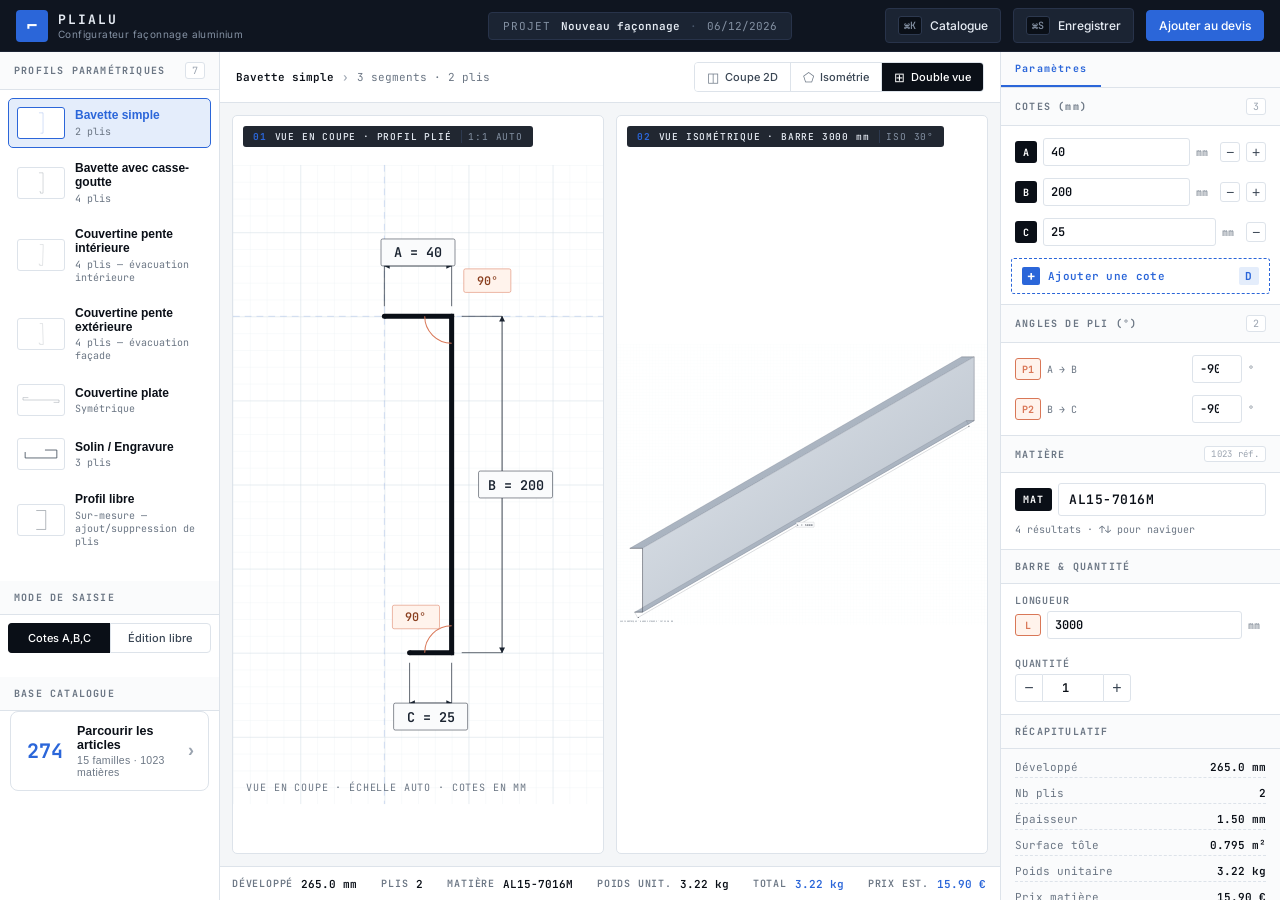
==== index.html @ 281f0ad8 "Restructure projet : fusion bases de données + interface React - Décompresse test(1).zip et intègre " ====
<!DOCTYPE html>
<html lang="fr">
<head>
  <meta charset="UTF-8" />
  <meta name="viewport" content="width=device-width, initial-scale=1.0" />
  <meta name="description" content="PLIALU — Configurateur de façonnage aluminium. Bavettes, couvertines, solins. Base de 275 articles et 1023 matières." />
  <meta name="color-scheme" content="light" />
  <title>PLIALU — Configurateur façonnage aluminium</title>

  <link rel="preconnect" href="https://fonts.googleapis.com" />
  <link rel="preconnect" href="https://fonts.gstatic.com" crossorigin />
  <link href="https://fonts.googleapis.com/css2?family=Inter:wght@400;500;600;700&family=JetBrains+Mono:wght@400;500;600;700&display=swap" rel="stylesheet" />

  <link rel="stylesheet" href="styles/app.css" />
</head>
<body>
  <div id="root">
    <div style="display:flex;align-items:center;justify-content:center;height:100vh;font-family:'JetBrains Mono',monospace;color:#6b7684;letter-spacing:1px;">
      CHARGEMENT…
    </div>
  </div>

  <!-- React (build production, vendu localement — aucune CDN requise) -->
  <script src="vendor/react.production.min.js"></script>
  <script src="vendor/react-dom.production.min.js"></script>

  <!-- Base de données unifiée (articles + matières + profils + helpers) -->
  <script src="data/database.js"></script>

  <!-- Moteur de calcul géométrique -->
  <script src="engine/geometry.js"></script>

  <!-- UI React pré-compilée depuis les sources JSX de app/*.jsx (voir build.sh) -->
  <script src="app/View2D.js"></script>
  <script src="app/View3D.js"></script>
  <script src="app/App.js"></script>
</body>
</html>
---- styles/app.css ----
:root {
  --bg: #f4f6f8;
  --panel: #ffffff;
  --panel-alt: #fafbfc;
  --border: #dde3ea;
  --border-strong: #b9c3cf;
  --ink: #0a0f17;
  --ink-soft: #3a4654;
  --muted: #6b7684;
  --muted-2: #9ba4b0;
  --accent: #2b66d9;
  --accent-soft: #e4edfb;
  --warn: #d97757;
  --warn-soft: #fff3ec;
  --ok: #2f9e6e;
  --mono: "JetBrains Mono", ui-monospace, "SF Mono", Menlo, monospace;
  --sans: "Inter", -apple-system, BlinkMacSystemFont, "Segoe UI", Helvetica, Arial, sans-serif;
}

* { box-sizing: border-box; }

html, body, #root {
  height: 100%;
  margin: 0;
  padding: 0;
  font-family: var(--sans);
  color: var(--ink);
  background: var(--bg);
  font-size: 13px;
  -webkit-font-smoothing: antialiased;
  overflow: hidden;
}

.app {
  display: flex;
  flex-direction: column;
  height: 100vh;
  width: 100vw;
}

/* =========================================
   TOOLBAR
========================================= */
.toolbar {
  display: grid;
  grid-template-columns: 1fr auto 1fr;
  align-items: center;
  padding: 0 16px;
  height: 52px;
  background: #0f1520;
  color: #e5ebf3;
  border-bottom: 1px solid #1d2535;
  flex-shrink: 0;
}

.toolbar-left, .toolbar-center, .toolbar-right {
  display: flex;
  align-items: center;
  gap: 12px;
}
.toolbar-right { justify-content: flex-end; }

.logo { display: flex; align-items: center; gap: 10px; }
.logo-mark {
  width: 32px; height: 32px;
  background: var(--accent);
  color: #fff;
  display: flex; align-items: center; justify-content: center;
  font-family: var(--mono);
  font-weight: 700;
  font-size: 18px;
  border-radius: 4px;
}
.logo-title {
  font-family: var(--mono);
  font-weight: 700;
  letter-spacing: 2px;
  font-size: 13px;
}
.logo-sub {
  font-size: 10px;
  color: #8491a3;
  letter-spacing: 0.4px;
}

.proj-info {
  display: flex;
  align-items: center;
  gap: 10px;
  padding: 6px 14px;
  background: #1b2433;
  border: 1px solid #28334a;
  border-radius: 4px;
  font-family: var(--mono);
  font-size: 11px;
}
.proj-label { color: #8491a3; letter-spacing: 1px; }
.proj-name { color: #e5ebf3; font-weight: 600; }
.proj-sep { color: #4a586e; }
.proj-date { color: #8491a3; }

.tb-btn {
  display: flex;
  align-items: center;
  gap: 8px;
  padding: 7px 12px;
  background: #1b2433;
  color: #e5ebf3;
  border: 1px solid #28334a;
  border-radius: 4px;
  font-family: var(--sans);
  font-size: 12px;
  font-weight: 500;
  cursor: pointer;
  transition: all 0.12s;
}
.tb-btn:hover { background: #243049; }
.tb-btn.primary {
  background: var(--accent);
  border-color: var(--accent);
  color: #fff;
}
.tb-btn.primary:hover { background: #1d54c0; }
.kbd {
  font-family: var(--mono);
  font-size: 10px;
  padding: 2px 5px;
  background: #0a0f17;
  border: 1px solid #2d394f;
  border-radius: 3px;
  color: #8491a3;
}

/* =========================================
   LAYOUT
========================================= */
.main-layout {
  display: grid;
  grid-template-columns: 240px 1fr 300px;
  flex: 1;
  min-height: 0;
  min-width: 0;
}

@media (max-width: 1400px) {
  .main-layout { grid-template-columns: 220px 1fr 280px; }
}
@media (max-width: 1200px) {
  .main-layout { grid-template-columns: 200px 1fr 260px; }
  .toolbar-center { display: none; }
}
@media (max-width: 1000px) {
  .main-layout { grid-template-columns: 180px 1fr 240px; }
}

.sidebar {
  background: var(--panel);
  border-right: 1px solid var(--border);
  overflow-y: auto;
  display: flex;
  flex-direction: column;
}
.sidebar.right {
  border-right: none;
  border-left: 1px solid var(--border);
}

.panel-head {
  display: flex;
  align-items: center;
  justify-content: space-between;
  padding: 10px 14px;
  border-bottom: 1px solid var(--border);
  background: var(--panel-alt);
}
.panel-title {
  font-family: var(--mono);
  font-size: 10px;
  font-weight: 700;
  color: var(--muted);
  letter-spacing: 1.2px;
}
.panel-count {
  font-family: var(--mono);
  font-size: 10px;
  color: var(--muted-2);
  background: #fff;
  border: 1px solid var(--border);
  padding: 1px 6px;
  border-radius: 3px;
}

/* =========================================
   BIBLIOTHÈQUE DE PROFILS
========================================= */
.profile-list {
  padding: 8px;
  display: flex;
  flex-direction: column;
  gap: 4px;
}

.profile-card {
  display: grid;
  grid-template-columns: 48px 1fr;
  gap: 10px;
  padding: 8px;
  background: transparent;
  border: 1px solid transparent;
  border-radius: 5px;
  cursor: pointer;
  text-align: left;
  align-items: center;
  transition: all 0.1s;
  color: var(--ink-soft);
}
.profile-card:hover {
  background: var(--panel-alt);
  border-color: var(--border);
}
.profile-card.active {
  background: var(--accent-soft);
  border-color: var(--accent);
  color: var(--accent);
}

.profile-thumb {
  width: 48px;
  height: 32px;
  background: #fff;
  border: 1px solid var(--border);
  border-radius: 3px;
  overflow: hidden;
  padding: 4px;
}
.profile-card.active .profile-thumb {
  border-color: var(--accent);
}

.profile-name {
  font-size: 12px;
  font-weight: 600;
  color: var(--ink);
  line-height: 1.2;
}
.profile-card.active .profile-name { color: var(--accent); }
.profile-sub {
  font-family: var(--mono);
  font-size: 10px;
  color: var(--muted);
  margin-top: 2px;
}

.mode-switch {
  display: grid;
  grid-template-columns: 1fr 1fr;
  gap: 0;
  padding: 8px;
}
.mode-btn {
  padding: 7px;
  background: #fff;
  border: 1px solid var(--border);
  font-family: var(--sans);
  font-size: 11px;
  color: var(--ink-soft);
  cursor: pointer;
  font-weight: 500;
}
.mode-btn:first-child { border-radius: 4px 0 0 4px; border-right: none; }
.mode-btn:last-child { border-radius: 0 4px 4px 0; }
.mode-btn.active {
  background: var(--ink);
  color: #fff;
  border-color: var(--ink);
}

/* =========================================
   CANVAS
========================================= */
.canvas {
  display: flex;
  flex-direction: column;
  background: var(--bg);
  min-width: 0;
}
.canvas-head {
  display: flex;
  align-items: center;
  justify-content: space-between;
  padding: 10px 16px;
  background: var(--panel);
  border-bottom: 1px solid var(--border);
  flex-shrink: 0;
}
.breadcrumb {
  font-family: var(--mono);
  font-size: 11px;
  color: var(--ink);
  font-weight: 600;
  display: flex;
  gap: 8px;
  align-items: center;
}
.breadcrumb .sep { color: var(--muted-2); }
.breadcrumb .muted { color: var(--muted); font-weight: 400; }

.view-toggle {
  display: flex;
  border: 1px solid var(--border);
  border-radius: 4px;
  overflow: hidden;
  background: #fff;
}
.vt {
  display: flex;
  align-items: center;
  gap: 6px;
  padding: 6px 12px;
  background: #fff;
  border: none;
  border-right: 1px solid var(--border);
  font-family: var(--sans);
  font-size: 11px;
  color: var(--ink-soft);
  cursor: pointer;
  font-weight: 500;
}
.vt:last-child { border-right: none; }
.vt-ic { font-size: 13px; color: var(--muted); }
.vt.active { background: var(--ink); color: #fff; }
.vt.active .vt-ic { color: #fff; }

.views {
  flex: 1;
  padding: 12px;
  min-height: 0;
  min-width: 0;
  display: grid;
  gap: 12px;
}
.views-both { grid-template-columns: 1fr 1fr; }
.views-2d, .views-3d { grid-template-columns: 1fr; }

@media (max-width: 1100px) {
  .views-both { grid-template-columns: 1fr; grid-template-rows: 1fr 1fr; }
}

.view-frame {
  position: relative;
  background: #fff;
  border: 1px solid var(--border);
  border-radius: 5px;
  overflow: hidden;
  min-height: 0;
  min-width: 0;
  display: flex;
  flex-direction: column;
}
.view-label {
  position: absolute;
  top: 10px; left: 10px;
  z-index: 5;
  display: flex;
  align-items: center;
  gap: 8px;
  padding: 4px 10px;
  background: rgba(15, 21, 32, 0.92);
  border-radius: 3px;
  font-family: var(--mono);
  font-size: 9.5px;
  letter-spacing: 0.8px;
  color: #e5ebf3;
}
.vl-num { color: var(--accent); font-weight: 700; }
.vl-txt { font-weight: 500; }
.vl-meta { color: #8491a3; padding-left: 6px; border-left: 1px solid #2d394f; margin-left: 2px; }

.view-frame svg { flex: 1; }

/* =========================================
   STATUSBAR
========================================= */
.statusbar {
  display: flex;
  align-items: center;
  gap: 12px;
  padding: 0 12px;
  height: 34px;
  background: var(--panel);
  border-top: 1px solid var(--border);
  flex-shrink: 0;
  overflow-x: auto;
  white-space: nowrap;
}
.sb-item {
  display: flex;
  align-items: center;
  gap: 8px;
  font-family: var(--mono);
  font-size: 11px;
  white-space: nowrap;
}
.sb-lbl {
  color: var(--muted);
  font-size: 10px;
  letter-spacing: 0.8px;
  font-weight: 600;
}
.sb-val {
  color: var(--ink);
  font-weight: 600;
}
.sb-val.accent { color: var(--accent); }
.sb-sep {
  width: 1px; height: 14px;
  background: var(--border);
}
.sb-spacer { flex: 1; }
.sb-ral {
  width: 12px; height: 12px;
  border: 1px solid var(--border-strong);
  border-radius: 2px;
}

/* =========================================
   PANNEAU DROIT — cotes, matière
========================================= */
.tabs {
  display: flex;
  border-bottom: 1px solid var(--border);
  background: var(--panel-alt);
}
.tab {
  padding: 10px 14px;
  background: transparent;
  border: none;
  border-bottom: 2px solid transparent;
  font-family: var(--mono);
  font-size: 10px;
  letter-spacing: 1.2px;
  font-weight: 700;
  color: var(--muted);
  cursor: pointer;
}
.tab.active {
  border-bottom-color: var(--accent);
  color: var(--accent);
}

.section {
  border-bottom: 1px solid var(--border);
}
.section.recap {
  background: var(--panel-alt);
}

.dim-list {
  padding: 8px 10px;
  display: flex;
  flex-direction: column;
  gap: 4px;
}

.dim-row {
  display: flex;
  align-items: center;
  gap: 6px;
  padding: 4px 4px;
  border-radius: 3px;
  transition: background 0.1s;
}
.dim-row.hover, .dim-row:hover {
  background: var(--accent-soft);
}

.dim-label {
  width: 22px; height: 22px;
  display: flex; align-items: center; justify-content: center;
  background: var(--ink);
  color: #fff;
  font-family: var(--mono);
  font-size: 10px;
  font-weight: 700;
  border-radius: 3px;
  flex-shrink: 0;
}
.dim-label.alt {
  background: var(--warn-soft);
  color: var(--warn);
  border: 1px solid var(--warn);
  width: 26px;
}

.ang-meta {
  font-family: var(--mono);
  font-size: 10px;
  color: var(--muted);
  flex: 1;
}

.dim-input {
  flex: 1;
  padding: 5px 7px;
  background: #fff;
  border: 1px solid var(--border);
  border-radius: 3px;
  font-family: var(--mono);
  font-size: 12px;
  font-weight: 600;
  color: var(--ink);
  min-width: 0;
  width: 60px;
}
.dim-input.small {
  flex: none;
  width: 50px;
}
.dim-input:focus {
  outline: none;
  border-color: var(--accent);
  box-shadow: 0 0 0 2px var(--accent-soft);
}
.dim-unit {
  font-family: var(--mono);
  font-size: 10px;
  color: var(--muted);
  width: 18px;
}
.dim-rm, .dim-add {
  width: 20px; height: 20px;
  display: flex; align-items: center; justify-content: center;
  background: #fff;
  border: 1px solid var(--border);
  color: var(--ink-soft);
  font-size: 14px;
  cursor: pointer;
  border-radius: 3px;
  line-height: 1;
  padding: 0;
}
.dim-rm:hover { border-color: var(--warn); color: var(--warn); }
.dim-add:hover { border-color: var(--accent); color: var(--accent); }

.field-label {
  display: block;
  font-family: var(--mono);
  font-size: 10px;
  letter-spacing: 0.8px;
  color: var(--muted);
  font-weight: 600;
  padding: 10px 14px 4px;
  text-transform: uppercase;
}

.chip-row {
  display: flex;
  flex-wrap: wrap;
  gap: 4px;
  padding: 0 10px 8px;
}
.chip {
  padding: 5px 10px;
  background: #fff;
  border: 1px solid var(--border);
  border-radius: 3px;
  font-family: var(--mono);
  font-size: 11px;
  color: var(--ink-soft);
  cursor: pointer;
  font-weight: 500;
}
.chip:hover { border-color: var(--border-strong); }
.chip.active {
  background: var(--ink);
  color: #fff;
  border-color: var(--ink);
}

.ral-grid {
  display: grid;
  grid-template-columns: repeat(4, 1fr);
  gap: 4px;
  padding: 0 10px 12px;
}
.ral-sw {
  display: flex;
  flex-direction: column;
  align-items: center;
  gap: 3px;
  padding: 4px;
  background: #fff;
  border: 1px solid var(--border);
  border-radius: 3px;
  cursor: pointer;
}
.ral-sw:hover { border-color: var(--border-strong); }
.ral-sw.active {
  border-color: var(--accent);
  background: var(--accent-soft);
}
.ral-color {
  width: 100%;
  aspect-ratio: 2 / 1;
  border: 1px solid rgba(0,0,0,0.08);
  border-radius: 2px;
}
.ral-code {
  font-family: var(--mono);
  font-size: 9px;
  font-weight: 600;
  color: var(--ink);
  letter-spacing: 0.3px;
}

.add-seg-btn {
  display: flex;
  align-items: center;
  gap: 8px;
  width: calc(100% - 20px);
  margin: 0 10px 10px;
  padding: 8px 10px;
  background: #fff;
  border: 1px dashed var(--accent);
  color: var(--accent);
  border-radius: 3px;
  font-family: var(--mono);
  font-size: 11px;
  font-weight: 600;
  cursor: pointer;
  letter-spacing: 0.3px;
}
.add-seg-btn:hover {
  background: var(--accent-soft);
}
.add-seg-plus {
  width: 18px; height: 18px;
  display: flex; align-items: center; justify-content: center;
  background: var(--accent);
  color: #fff;
  border-radius: 2px;
  font-size: 14px;
  line-height: 1;
}
.add-seg-next {
  margin-left: auto;
  background: var(--accent-soft);
  color: var(--accent);
  padding: 2px 6px;
  border-radius: 2px;
  font-weight: 700;
  letter-spacing: 1px;
}

.mat-row {
  display: flex;
  align-items: center;
  gap: 6px;
  padding: 10px 14px 6px;
}
.mat-label {
  padding: 5px 8px;
  background: var(--ink);
  color: #fff;
  font-family: var(--mono);
  font-size: 10px;
  font-weight: 700;
  letter-spacing: 1px;
  border-radius: 3px;
  flex-shrink: 0;
}
.mat-input {
  flex: 1;
  padding: 7px 10px;
  background: #fff;
  border: 1px solid var(--border);
  border-radius: 3px;
  font-family: var(--mono);
  font-size: 13px;
  font-weight: 600;
  color: var(--ink);
  letter-spacing: 0.5px;
  min-width: 0;
}
.mat-input:focus {
  outline: none;
  border-color: var(--accent);
  box-shadow: 0 0 0 2px var(--accent-soft);
}
.mat-hint {
  padding: 0 14px 12px;
  font-family: var(--mono);
  font-size: 10px;
  color: var(--muted);
  line-height: 1.5;
}
.mat-hint code {
  background: var(--panel-alt);
  border: 1px solid var(--border);
  padding: 1px 5px;
  border-radius: 2px;
  color: var(--ink-soft);
  font-size: 10px;
}
.mono-hint {
  font-family: var(--mono);
  font-size: 9px;
  text-transform: none;
  letter-spacing: 0.3px;
  font-weight: 400;
  color: var(--muted-2);
}

.qty-row {
  display: flex;
  align-items: center;
  gap: 0;
  padding: 0 14px 12px;
}
.qty-btn {
  width: 28px; height: 28px;
  background: #fff;
  border: 1px solid var(--border);
  font-size: 16px;
  cursor: pointer;
  line-height: 1;
  color: var(--ink-soft);
}
.qty-btn:first-of-type { border-radius: 3px 0 0 3px; }
.qty-btn:last-of-type { border-radius: 0 3px 3px 0; }
.qty-input {
  width: 60px;
  height: 28px;
  border: 1px solid var(--border);
  border-left: none;
  border-right: none;
  text-align: center;
  font-family: var(--mono);
  font-size: 12px;
  font-weight: 600;
  color: var(--ink);
}
.qty-input:focus { outline: none; }

.recap-grid {
  padding: 8px 14px 14px;
  display: flex;
  flex-direction: column;
  gap: 5px;
}
.recap-row {
  display: flex;
  justify-content: space-between;
  align-items: baseline;
  font-family: var(--mono);
  font-size: 11px;
  padding: 3px 0;
  border-bottom: 1px dashed var(--border);
}
.recap-row.total {
  margin-top: 4px;
  padding-top: 8px;
  border-top: 1px solid var(--ink);
  border-bottom: none;
  font-size: 13px;
}
.recap-row.total .recap-v {
  color: var(--accent);
  font-weight: 700;
}
.recap-k { color: var(--muted); }
.recap-v { color: var(--ink); font-weight: 600; }

/* =========================================
   TWEAKS
========================================= */
.tweaks {
  position: fixed;
  right: 20px;
  bottom: 20px;
  width: 260px;
  background: #fff;
  border: 1px solid var(--border);
  border-radius: 6px;
  box-shadow: 0 8px 24px rgba(0,0,0,0.12);
  z-index: 100;
}
.tweaks-head {
  display: flex;
  justify-content: space-between;
  align-items: center;
  padding: 10px 12px;
  border-bottom: 1px solid var(--border);
  font-family: var(--mono);
  font-size: 11px;
  font-weight: 700;
  letter-spacing: 1px;
  color: var(--muted);
}
.tweaks-head button {
  background: transparent;
  border: none;
  font-size: 18px;
  color: var(--muted);
  cursor: pointer;
  padding: 0;
  line-height: 1;
}
.tweaks-body { padding: 10px 12px; }
.tw-row {
  display: flex;
  justify-content: space-between;
  align-items: center;
  padding: 6px 0;
  font-size: 12px;
  color: var(--ink-soft);
}

.no-grid [id^="grid"] rect,
.no-grid [id="gridMajor"] path {
  display: none;
}

/* Scrollbars */
.sidebar::-webkit-scrollbar { width: 8px; }
.sidebar::-webkit-scrollbar-track { background: transparent; }
.sidebar::-webkit-scrollbar-thumb { background: var(--border-strong); border-radius: 4px; }

/* =========================================
   MATERIAL PICKER — autocomplete dropdown
========================================= */
.mat-picker {
  position: relative;
}

.mat-dropdown {
  position: absolute;
  z-index: 50;
  left: 14px;
  right: 14px;
  top: 44px;
  margin: 0;
  padding: 4px;
  list-style: none;
  background: var(--panel);
  border: 1px solid var(--border-strong);
  border-radius: 6px;
  max-height: 280px;
  overflow-y: auto;
  box-shadow: 0 12px 28px rgba(15, 21, 32, 0.18);
}

.mat-opt {
  display: flex;
  flex-direction: column;
  gap: 2px;
  padding: 7px 10px;
  border-radius: 4px;
  cursor: pointer;
  border: 1px solid transparent;
}
.mat-opt.active,
.mat-opt:hover {
  background: var(--accent-soft);
  border-color: color-mix(in srgb, var(--accent) 40%, transparent);
}
.mat-opt-name {
  font-family: var(--mono);
  font-size: 12px;
  font-weight: 600;
  color: var(--ink);
}
.mat-opt-meta {
  font-size: 10.5px;
  color: var(--muted);
  letter-spacing: 0.2px;
}

/* =========================================
   CATALOG BUTTON (sidebar left)
========================================= */
.catalog-btn {
  display: flex;
  align-items: center;
  gap: 12px;
  width: calc(100% - 20px);
  margin: 0 10px;
  padding: 12px 14px;
  background: var(--panel);
  border: 1px solid var(--border);
  border-radius: 8px;
  cursor: pointer;
  text-align: left;
  transition: border-color 0.15s, transform 0.05s;
}
.catalog-btn:hover {
  border-color: var(--accent);
  transform: translateY(-1px);
}
.cb-num {
  font-family: var(--mono);
  font-size: 20px;
  font-weight: 700;
  color: var(--accent);
  min-width: 40px;
  text-align: center;
}
.cb-body { flex: 1; min-width: 0; }
.cb-title {
  font-size: 12.5px;
  font-weight: 600;
  color: var(--ink);
  margin-bottom: 2px;
}
.cb-sub {
  font-size: 10.5px;
  color: var(--muted);
  letter-spacing: 0.3px;
}
.cb-arrow {
  color: var(--muted-2);
  font-size: 18px;
  font-weight: 600;
}

/* =========================================
   CATALOG MODAL
========================================= */
.modal-backdrop {
  position: fixed;
  inset: 0;
  background: rgba(10, 15, 23, 0.55);
  backdrop-filter: blur(3px);
  z-index: 100;
  display: flex;
  align-items: center;
  justify-content: center;
  padding: 24px;
  animation: fadeIn 0.15s ease-out;
}
@keyframes fadeIn {
  from { opacity: 0; }
  to { opacity: 1; }
}

.modal {
  width: min(1000px, 100%);
  height: min(680px, 100%);
  background: var(--panel);
  border-radius: 10px;
  box-shadow: 0 24px 56px rgba(0,0,0,0.3);
  display: flex;
  flex-direction: column;
  overflow: hidden;
  border: 1px solid var(--border-strong);
}
.modal-head {
  display: flex;
  align-items: center;
  justify-content: space-between;
  padding: 16px 20px;
  border-bottom: 1px solid var(--border);
  background: var(--panel-alt);
}
.modal-title {
  font-family: var(--mono);
  font-size: 13px;
  font-weight: 700;
  letter-spacing: 2px;
  color: var(--ink);
}
.modal-sub {
  font-size: 11px;
  color: var(--muted);
  letter-spacing: 0.3px;
  margin-top: 3px;
}
.modal-close {
  width: 32px;
  height: 32px;
  border-radius: 6px;
  border: 1px solid var(--border);
  background: var(--panel);
  font-size: 20px;
  line-height: 1;
  cursor: pointer;
  color: var(--ink-soft);
}
.modal-close:hover {
  background: var(--accent-soft);
  color: var(--accent);
}
.modal-body {
  flex: 1;
  display: grid;
  grid-template-columns: 240px 1fr;
  min-height: 0;
}

.cat-fams {
  border-right: 1px solid var(--border);
  background: var(--panel-alt);
  overflow-y: auto;
  padding: 8px 0;
}
.cat-fam {
  display: flex;
  justify-content: space-between;
  align-items: center;
  width: 100%;
  padding: 10px 16px;
  border: none;
  background: transparent;
  cursor: pointer;
  text-align: left;
  font-size: 12.5px;
  color: var(--ink-soft);
  border-left: 3px solid transparent;
}
.cat-fam:hover { background: var(--panel); color: var(--ink); }
.cat-fam.active {
  background: var(--panel);
  color: var(--accent);
  border-left-color: var(--accent);
  font-weight: 600;
}
.cat-fam-count {
  font-family: var(--mono);
  font-size: 10px;
  background: var(--border);
  color: var(--ink-soft);
  padding: 2px 6px;
  border-radius: 10px;
}
.cat-fam.active .cat-fam-count {
  background: var(--accent-soft);
  color: var(--accent);
}

.cat-main {
  display: flex;
  flex-direction: column;
  min-height: 0;
}
.cat-search {
  margin: 14px 16px 8px;
  padding: 10px 12px;
  border: 1px solid var(--border);
  border-radius: 6px;
  font-family: var(--sans);
  font-size: 13px;
  outline: none;
}
.cat-search:focus { border-color: var(--accent); }
.cat-count {
  padding: 0 16px 8px;
  font-family: var(--mono);
  font-size: 10.5px;
  color: var(--muted);
  letter-spacing: 0.5px;
}
.cat-list {
  flex: 1;
  list-style: none;
  margin: 0;
  padding: 0 8px 12px;
  overflow-y: auto;
}
.cat-item {
  display: grid;
  grid-template-columns: 52px 1fr auto;
  gap: 12px;
  align-items: center;
  padding: 9px 12px;
  border-radius: 6px;
  border: 1px solid transparent;
  cursor: default;
}
.cat-item:hover {
  background: var(--panel-alt);
  border-color: var(--border);
}
.cat-id {
  font-family: var(--mono);
  font-size: 10.5px;
  color: var(--muted);
}
.cat-name {
  font-size: 12.5px;
  color: var(--ink);
}
.cat-fam-tag {
  font-family: var(--mono);
  font-size: 9.5px;
  letter-spacing: 0.3px;
  background: var(--accent-soft);
  color: var(--accent);
  padding: 2px 8px;
  border-radius: 10px;
  text-transform: uppercase;
}
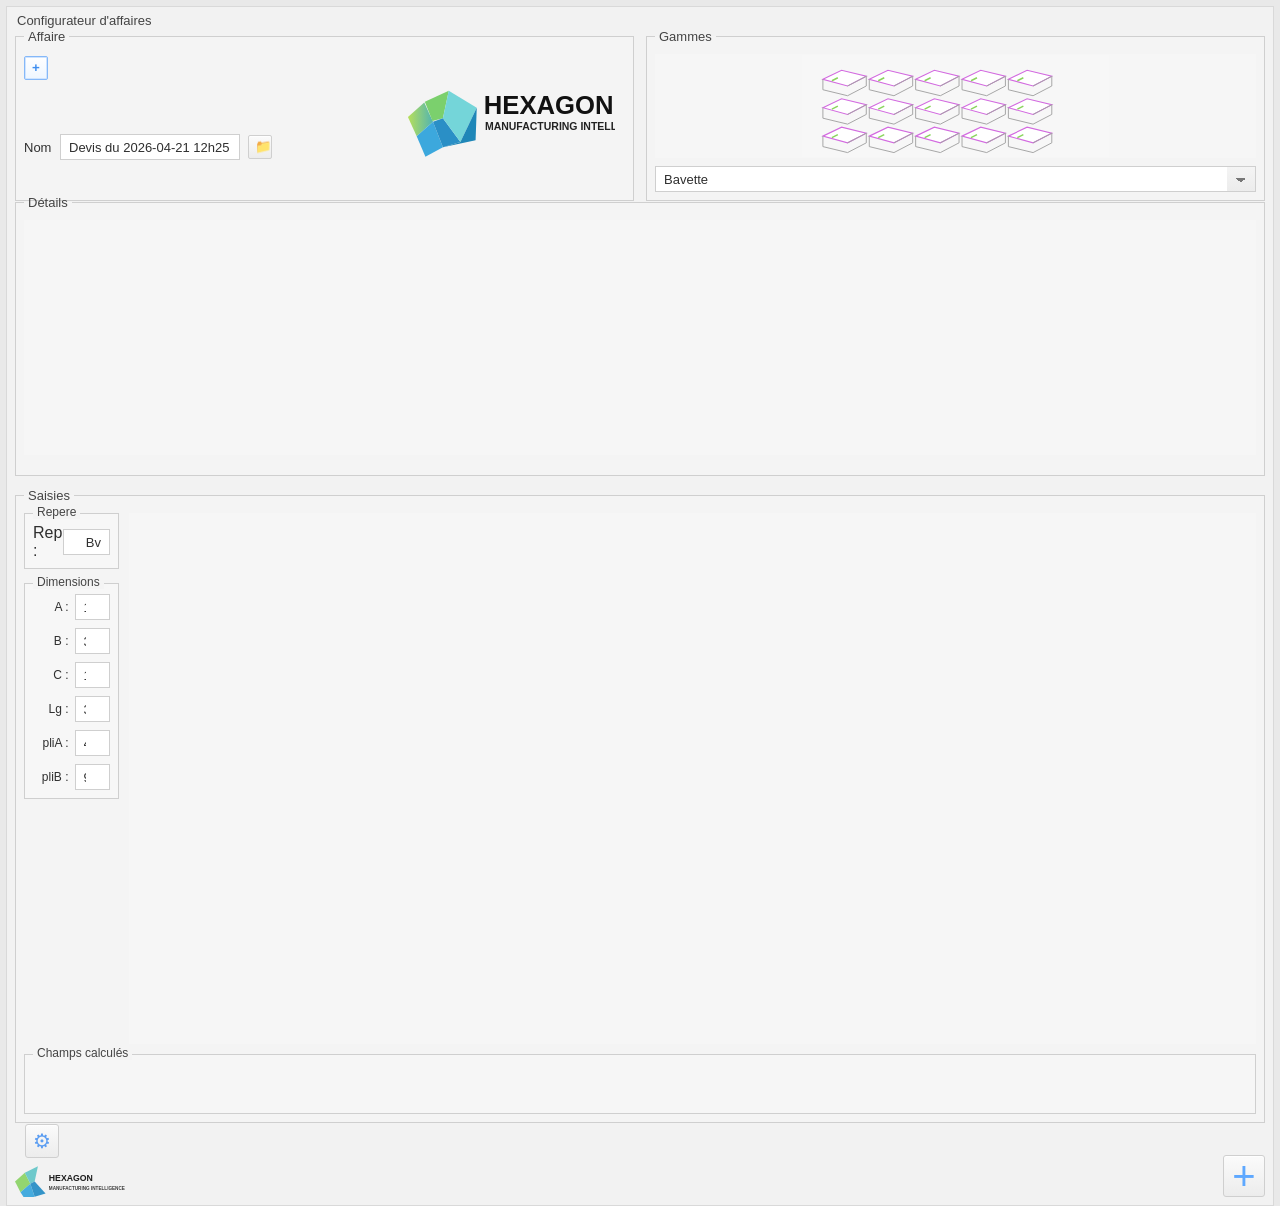
==== commit 78ef30ea: "fix: index2 devient index" ====
--- a/index.html
+++ b/index.html
@@ -3,36 +3,561 @@
 <head>
   <meta charset="UTF-8" />
   <meta name="viewport" content="width=device-width, initial-scale=1.0" />
-  <meta name="description" content="PLIALU — Configurateur de façonnage aluminium. Bavettes, couvertines, solins. Base de 275 articles et 1023 matières." />
-  <meta name="color-scheme" content="light" />
-  <title>PLIALU — Configurateur façonnage aluminium</title>
-
-  <link rel="preconnect" href="https://fonts.googleapis.com" />
-  <link rel="preconnect" href="https://fonts.gstatic.com" crossorigin />
-  <link href="https://fonts.googleapis.com/css2?family=Inter:wght@400;500;600;700&family=JetBrains+Mono:wght@400;500;600;700&display=swap" rel="stylesheet" />
-
-  <link rel="stylesheet" href="styles/app.css" />
+  <title>Configurateur d'affaires</title>
+  <style>
+    :root {
+      --bg: #f2f2f2;
+      --panel: #f4f4f4;
+      --line: #cfcfcf;
+      --line-dark: #bdbdbd;
+      --text: #2f2f2f;
+      --muted: #666;
+      --white: #fff;
+      --accent: #5ea8ff;
+      --input: #ffffff;
+      --shadow: inset 0 1px 0 rgba(255,255,255,.75);
+    }
+
+    * { box-sizing: border-box; }
+
+    html, body {
+      margin: 0;
+      height: 100%;
+      font-family: "Segoe UI", Tahoma, Arial, sans-serif;
+      color: var(--text);
+      background: #e9e9e9;
+    }
+
+    body {
+      padding: 6px;
+    }
+
+    .window {
+      height: calc(100vh - 12px);
+      min-height: 760px;
+      background: var(--bg);
+      border: 1px solid #d9d9d9;
+      display: grid;
+      grid-template-rows: 170px 1fr 64px;
+      gap: 10px;
+      padding: 8px;
+      position: relative;
+      overflow: hidden;
+    }
+
+    .titlebar {
+      position: absolute;
+      top: 6px;
+      left: 10px;
+      font-size: 13px;
+      color: #444;
+      pointer-events: none;
+    }
+
+    fieldset {
+      margin: 0;
+      border: 1px solid var(--line);
+      background: var(--panel);
+      padding: 10px 8px 8px;
+      min-width: 0;
+    }
+
+    legend {
+      padding: 0 4px;
+      font-size: 13px;
+      color: #444;
+    }
+
+    .top {
+      margin-top: 14px;
+      display: grid;
+      grid-template-columns: 31% 22% 22% 25%;
+      gap: 12px;
+      min-height: 0;
+    }
+
+    .main {
+      display: grid;
+      grid-template-columns: 30.5% 69.5%;
+      gap: 12px;
+      min-height: 0;
+    }
+
+    .bottom {
+      display: grid;
+      grid-template-columns: 1fr auto;
+      align-items: end;
+    }
+
+    .win-btn, .icon-btn, .big-plus, .gear-btn {
+      border: 1px solid var(--line);
+      background: linear-gradient(#fbfbfb, #ececec);
+      box-shadow: var(--shadow);
+      color: #3b3b3b;
+      cursor: pointer;
+    }
+
+    .win-btn:hover, .icon-btn:hover, .big-plus:hover, .gear-btn:hover {
+      filter: brightness(0.98);
+    }
+
+    .win-btn, .icon-btn {
+      width: 24px;
+      height: 24px;
+      border-radius: 2px;
+      display: inline-grid;
+      place-items: center;
+      font-weight: 600;
+      line-height: 1;
+    }
+
+    .icon-btn.blue-outline {
+      border-color: #85b8f8;
+      box-shadow: 0 0 0 1px #cfe4ff inset;
+      color: #3f8ef0;
+      background: linear-gradient(#ffffff, #eef6ff);
+    }
+
+    .row {
+      display: flex;
+      align-items: center;
+      gap: 8px;
+      margin-bottom: 10px;
+    }
+
+    .row label {
+      min-width: 28px;
+      font-size: 13px;
+    }
+
+    .control, select, input[type="text"], input[type="number"] {
+      height: 26px;
+      border: 1px solid var(--line);
+      background: var(--input);
+      padding: 3px 8px;
+      font-size: 13px;
+      color: #2f2f2f;
+      outline: none;
+    }
+
+    input[type="number"] { padding-right: 4px; }
+
+    select {
+      appearance: none;
+      background-image:
+        linear-gradient(45deg, transparent 50%, #777 50%),
+        linear-gradient(135deg, #777 50%, transparent 50%),
+        linear-gradient(#f4f4f4, #ececec);
+      background-position:
+        calc(100% - 14px) 11px,
+        calc(100% - 9px) 11px,
+        100% 0;
+      background-size: 5px 5px, 5px 5px, 28px 100%;
+      background-repeat: no-repeat;
+      padding-right: 34px;
+    }
+
+    .control.small { width: 70px; }
+    .control.medium { width: 180px; }
+    .control.full, .full { width: 100%; }
+
+    .affaire-body {
+      display: grid;
+      grid-template-columns: 1fr 230px;
+      gap: 10px;
+      height: 100%;
+      align-items: center;
+    }
+
+    .affaire-form {
+      align-self: start;
+      padding-top: 4px;
+    }
+
+    .logo-box {
+      height: 100%;
+      display: grid;
+      place-items: center;
+    }
+
+    .hexagon-logo {
+      width: 210px;
+      max-width: 100%;
+      display: block;
+    }
+
+    .thumb-area {
+      height: 104px;
+      border: 1px solid transparent;
+      display: grid;
+      place-items: center;
+      margin-bottom: 8px;
+      background: #f6f6f6;
+    }
+
+    .thumb-area svg {
+      width: 100%;
+      height: 100%;
+      display: block;
+    }
+
+    .details-panel {
+      height: 100%;
+      min-height: 0;
+    }
+
+    .details-empty {
+      height: calc(100% - 12px);
+      background: #f6f6f6;
+      border: 1px solid transparent;
+    }
+
+    .saisies-panel {
+      display: grid;
+      grid-template-rows: 1fr auto;
+      min-height: 0;
+      gap: 10px;
+    }
+
+    .saisies-top {
+      display: grid;
+      grid-template-columns: 105px 1fr;
+      align-items: start;
+      min-height: 0;
+    }
+
+    .stack {
+      display: flex;
+      flex-direction: column;
+      gap: 14px;
+      width: 95px;
+    }
+
+    .mini-group {
+      border: 1px solid var(--line);
+      background: #f7f7f7;
+      padding: 10px 8px 8px;
+      position: relative;
+    }
+
+    .mini-group-title {
+      position: absolute;
+      top: -9px;
+      left: 8px;
+      padding: 0 4px;
+      font-size: 12px;
+      background: var(--panel);
+      color: #444;
+    }
+
+    .dim-grid {
+      display: grid;
+      grid-template-columns: 1fr 1fr;
+      row-gap: 8px;
+      column-gap: 6px;
+      align-items: center;
+    }
+
+    .dim-grid label {
+      justify-self: end;
+      font-size: 12px;
+    }
+
+    .dim-grid input,
+    .rep-grid input {
+      width: 100%;
+      text-align: right;
+      padding-right: 8px;
+    }
+
+    .rep-grid {
+      display: grid;
+      grid-template-columns: 24px 1fr;
+      gap: 6px;
+      align-items: center;
+    }
+
+    .blank-zone {
+      height: 100%;
+      background: #f6f6f6;
+      border: 1px solid transparent;
+    }
+
+    .calc-strip {
+      border: 1px solid var(--line);
+      min-height: 60px;
+      position: relative;
+      background: #f6f6f6;
+    }
+
+    .calc-title {
+      position: absolute;
+      top: -9px;
+      left: 8px;
+      background: var(--panel);
+      padding: 0 4px;
+      font-size: 12px;
+      color: #444;
+    }
+
+    .calc-actions {
+      position: absolute;
+      left: 0;
+      bottom: -1px;
+      display: flex;
+      gap: 8px;
+      padding: 10px 0 0 0;
+      transform: translateY(100%);
+    }
+
+    .gear-btn {
+      width: 34px;
+      height: 34px;
+      border-radius: 3px;
+      display: grid;
+      place-items: center;
+      font-size: 20px;
+      color: #5b9df2;
+    }
+
+    .big-plus {
+      width: 42px;
+      height: 42px;
+      border-radius: 3px;
+      display: grid;
+      place-items: center;
+      color: #5ea8ff;
+      font-size: 40px;
+      font-weight: 300;
+      line-height: 0.8;
+    }
+
+    .footer-logo {
+      align-self: end;
+      opacity: 0.95;
+    }
+
+    .footer-logo svg {
+      width: 120px;
+      height: auto;
+      display: block;
+    }
+
+    .qty-wrap {
+      display: flex;
+      align-items: center;
+      gap: 10px;
+    }
+
+    .qty-wrap input { width: 100%; }
+
+    .muted { color: var(--muted); }
+
+    @media (max-width: 1350px) {
+      .top { grid-template-columns: 1fr 1fr; }
+      .main { grid-template-columns: 1fr; }
+      .window { min-height: 1200px; height: auto; }
+    }
+  </style>
 </head>
 <body>
-  <div id="root">
-    <div style="display:flex;align-items:center;justify-content:center;height:100vh;font-family:'JetBrains Mono',monospace;color:#6b7684;letter-spacing:1px;">
-      CHARGEMENT…
+  <div class="window">
+    <div class="titlebar">Configurateur d'affaires</div>
+
+    <div class="top">
+      <fieldset>
+        <legend>Affaire</legend>
+        <div class="affaire-body">
+          <div class="affaire-form">
+            <div class="row" style="margin-top:-2px; margin-bottom: 54px;">
+              <button class="icon-btn blue-outline" aria-label="Ajouter">+</button>
+            </div>
+            <div class="row">
+              <label for="nom">Nom</label>
+              <input id="nom" type="text" class="control medium" value="Devis du 2026-04-21 12h25" />
+              <button class="icon-btn" aria-label="Ouvrir">📁</button>
+            </div>
+          </div>
+
+          <div class="logo-box" aria-hidden="true">
+            <svg class="hexagon-logo" viewBox="0 0 360 140">
+              <defs>
+                <linearGradient id="g1" x1="0" x2="1">
+                  <stop offset="0" stop-color="#56c3c0"/>
+                  <stop offset="1" stop-color="#4aa1ff"/>
+                </linearGradient>
+                <linearGradient id="g2" x1="0" x2="1">
+                  <stop offset="0" stop-color="#b7df5a"/>
+                  <stop offset="1" stop-color="#52b4b1"/>
+                </linearGradient>
+              </defs>
+              <g transform="translate(5,15)">
+                <polygon points="0,45 28,20 43,53 15,78" fill="url(#g2)"/>
+                <polygon points="29,19 70,0 60,47 42,52" fill="#7bd06d"/>
+                <polygon points="15,78 43,53 60,97 30,113" fill="#3ca8dd"/>
+                <polygon points="43,53 60,47 90,88 60,97" fill="#2a8fc6"/>
+                <polygon points="60,47 70,0 118,29 90,88" fill="#74d5d9"/>
+                <polygon points="90,88 118,29 116,85 60,97" fill="#1f87b8"/>
+              </g>
+              <text x="135" y="55" font-family="Segoe UI, Arial, sans-serif" font-size="44" font-weight="700" fill="#111">HEXAGON</text>
+              <text x="137" y="82" font-family="Segoe UI, Arial, sans-serif" font-size="18" font-weight="600" fill="#222">MANUFACTURING INTELLIGENCE</text>
+            </svg>
+          </div>
+        </div>
+      </fieldset>
+
+      <fieldset>
+        <legend>Gammes</legend>
+        <div class="thumb-area">
+          <svg viewBox="0 0 360 120" aria-hidden="true">
+            <rect width="360" height="120" fill="#f7f7f7"/>
+            <g transform="translate(24,18) scale(.88)">
+              <defs>
+                <g id="piece">
+                  <polygon points="0,12 25,0 58,8 33,21" fill="#ffffff" stroke="#d36ae0" stroke-width="1.5"/>
+                  <polyline points="33,21 58,8 58,21 33,34 0,26 0,12" fill="none" stroke="#a5a5a5" stroke-width="1.3"/>
+                  <line x1="12" y1="14" x2="20" y2="10" stroke="#8ad45c" stroke-width="2"/>
+                </g>
+              </defs>
+              <g>
+                <use href="#piece" x="0" y="0"/>
+                <use href="#piece" x="62" y="0"/>
+                <use href="#piece" x="124" y="0"/>
+                <use href="#piece" x="186" y="0"/>
+                <use href="#piece" x="248" y="0"/>
+
+                <use href="#piece" x="0" y="38"/>
+                <use href="#piece" x="62" y="38"/>
+                <use href="#piece" x="124" y="38"/>
+                <use href="#piece" x="186" y="38"/>
+                <use href="#piece" x="248" y="38"/>
+
+                <use href="#piece" x="0" y="76"/>
+                <use href="#piece" x="62" y="76"/>
+                <use href="#piece" x="124" y="76"/>
+                <use href="#piece" x="186" y="76"/>
+                <use href="#piece" x="248" y="76"/>
+              </g>
+            </g>
+          </svg>
+        </div>
+        <select class="full" aria-label="Gamme">
+          <option selected>Bavette</option>
+        </select>
+      </fieldset>
+
+      <fieldset>
+        <legend>Articles</legend>
+        <div class="thumb-area">
+          <svg viewBox="0 0 360 120" aria-hidden="true">
+            <rect width="360" height="120" fill="#f7f7f7"/>
+            <g transform="translate(95,12)">
+              <polygon points="40,10 130,0 215,35 126,46" fill="#f8d7fb" stroke="#d65ce4" stroke-width="2"/>
+              <polygon points="126,46 215,35 215,80 126,92" fill="#efc3f3" stroke="#d65ce4" stroke-width="2"/>
+              <polygon points="40,10 126,46 126,92 40,56" fill="#f6dbf8" stroke="#d65ce4" stroke-width="2"/>
+              <line x1="62" y1="84" x2="195" y2="99" stroke="#d65ce4" stroke-width="2"/>
+              <line x1="52" y1="84" x2="52" y2="26" stroke="#d65ce4" stroke-dasharray="5 4" stroke-width="2"/>
+              <line x1="80" y1="23" x2="133" y2="0" stroke="#d65ce4" stroke-dasharray="5 4" stroke-width="2"/>
+              <line x1="203" y1="41" x2="243" y2="24" stroke="#d65ce4" stroke-dasharray="5 4" stroke-width="2"/>
+              <path d="M146 36 l38 20 l-28 12 l-22 -16 z" fill="#ef2d2d" opacity=".9"/>
+              <path d="M114 30 q7 -9 16 0" fill="none" stroke="#32d22d" stroke-width="4" stroke-linecap="round"/>
+              <text x="74" y="108" fill="#ef2d2d" font-size="16" font-family="Segoe UI, Arial">pliA</text>
+              <text x="198" y="12" fill="#ef2d2d" font-size="16" font-family="Segoe UI, Arial">pliB</text>
+              <text x="45" y="38" fill="#ff00d4" font-size="18" font-family="Segoe UI, Arial">C</text>
+              <text x="40" y="70" fill="#ff00d4" font-size="18" font-family="Segoe UI, Arial">B</text>
+              <text x="166" y="102" fill="#ff00d4" font-size="18" font-family="Segoe UI, Arial">A</text>
+              <text x="118" y="87" fill="#7b52ff" font-size="17" font-family="Segoe UI, Arial">Lg</text>
+            </g>
+          </svg>
+        </div>
+        <select class="full" aria-label="Article">
+          <option selected>Bv2</option>
+        </select>
+      </fieldset>
+
+      <fieldset>
+        <legend>Paramètres généraux</legend>
+        <div class="row">
+          <label for="matiere" style="min-width: 54px;">Matière :</label>
+          <select id="matiere" class="full">
+            <option selected>AC75-7032</option>
+          </select>
+        </div>
+        <div class="row">
+          <label for="epaisseur" style="min-width: 54px;">Épaisseur :</label>
+          <select id="epaisseur" class="full">
+            <option selected>0,75</option>
+          </select>
+        </div>
+        <div class="row" style="margin-bottom:0;">
+          <label for="quantite" style="min-width: 54px;">Quantité :</label>
+          <div class="qty-wrap full">
+            <input id="quantite" type="number" value="1" />
+          </div>
+        </div>
+      </fieldset>
+    </div>
+
+    <div class="main">
+      <fieldset class="details-panel">
+        <legend>Détails</legend>
+        <div class="details-empty"></div>
+      </fieldset>
+
+      <fieldset class="saisies-panel">
+        <legend>Saisies</legend>
+
+        <div class="saisies-top">
+          <div class="stack">
+            <div class="mini-group">
+              <div class="mini-group-title">Repere</div>
+              <div class="rep-grid">
+                <label for="rep">Rep :</label>
+                <input id="rep" type="text" value="Bv" />
+              </div>
+            </div>
+
+            <div class="mini-group">
+              <div class="mini-group-title">Dimensions</div>
+              <div class="dim-grid">
+                <label for="a">A :</label><input id="a" type="number" value="10" />
+                <label for="b">B :</label><input id="b" type="number" value="30" />
+                <label for="c">C :</label><input id="c" type="number" value="150" />
+                <label for="lg">Lg :</label><input id="lg" type="number" value="3000" />
+                <label for="plia">pliA :</label><input id="plia" type="number" value="45" />
+                <label for="plib">pliB :</label><input id="plib" type="number" value="93" />
+              </div>
+            </div>
+          </div>
+
+          <div class="blank-zone"></div>
+        </div>
+
+        <div class="calc-strip">
+          <div class="calc-title">Champs calculés</div>
+          <div class="calc-actions">
+            <button class="gear-btn" aria-label="Paramètres">⚙</button>
+          </div>
+        </div>
+      </fieldset>
+    </div>
+
+    <div class="bottom">
+      <div class="footer-logo" aria-hidden="true">
+        <svg viewBox="0 0 220 60">
+          <g transform="translate(0,4)">
+            <polygon points="0,28 18,12 28,32 10,48" fill="#8ed46a"/>
+            <polygon points="18,12 42,0 36,28 28,32" fill="#67c7c9"/>
+            <polygon points="10,48 28,32 36,56 18,60" fill="#3ca8dd"/>
+            <polygon points="28,32 36,28 56,50 36,56" fill="#2a8fc6"/>
+          </g>
+          <text x="62" y="32" font-family="Segoe UI, Arial, sans-serif" font-size="16" font-weight="700" fill="#111">HEXAGON</text>
+          <text x="62" y="47" font-family="Segoe UI, Arial, sans-serif" font-size="8.5" font-weight="600" fill="#333">MANUFACTURING INTELLIGENCE</text>
+        </svg>
+      </div>
+
+      <button class="big-plus" aria-label="Ajouter">+</button>
     </div>
   </div>
-
-  <!-- React (build production, vendu localement — aucune CDN requise) -->
-  <script src="vendor/react.production.min.js"></script>
-  <script src="vendor/react-dom.production.min.js"></script>
-
-  <!-- Base de données unifiée (articles + matières + profils + helpers) -->
-  <script src="data/database.js"></script>
-
-  <!-- Moteur de calcul géométrique -->
-  <script src="engine/geometry.js"></script>
-
-  <!-- UI React pré-compilée depuis les sources JSX de app/*.jsx (voir build.sh) -->
-  <script src="app/View2D.js"></script>
-  <script src="app/View3D.js"></script>
-  <script src="app/App.js"></script>
 </body>
-</html>
+</html>
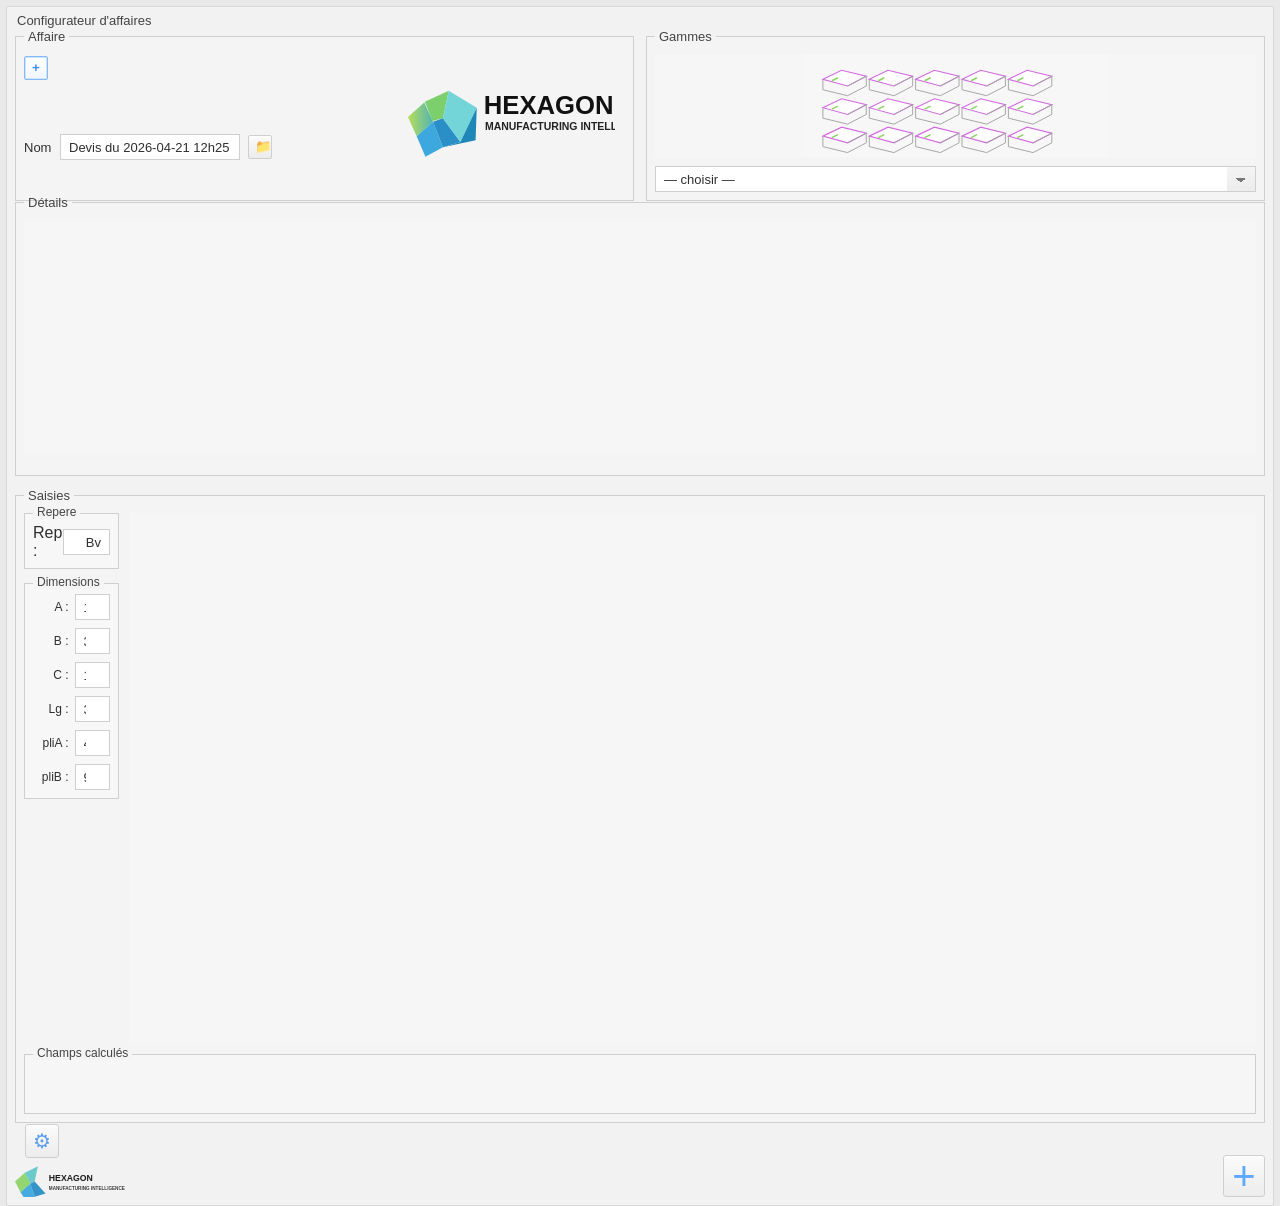
==== commit c9a6e73b: "feat: branche gammes/articles/matière sur database.js" ====
--- a/index.html
+++ b/index.html
@@ -441,8 +441,8 @@
             </g>
           </svg>
         </div>
-        <select class="full" aria-label="Gamme">
-          <option selected>Bavette</option>
+        <select id="selectGamme" class="full" aria-label="Gamme">
+          <option value="">— choisir —</option>
         </select>
       </fieldset>
 
@@ -470,8 +470,8 @@
             </g>
           </svg>
         </div>
-        <select class="full" aria-label="Article">
-          <option selected>Bv2</option>
+        <select id="selectArticle" class="full" aria-label="Article">
+          <option value="">— choisir —</option>
         </select>
       </fieldset>
 
@@ -479,9 +479,11 @@
         <legend>Paramètres généraux</legend>
         <div class="row">
           <label for="matiere" style="min-width: 54px;">Matière :</label>
-          <select id="matiere" class="full">
-            <option selected>AC75-7032</option>
-          </select>
+          <input id="inputMatiere" type="text" class="control full"
+  placeholder="Tapez RAL, nom, épaisseur..." autocomplete="off"/>
+<div id="matiereDropdown" style="display:none; position:absolute;
+  z-index:999; background:#fff; border:1px solid #ccc;
+  max-height:180px; overflow-y:auto; width:100%;"></div>
         </div>
         <div class="row">
           <label for="epaisseur" style="min-width: 54px;">Épaisseur :</label>
@@ -559,5 +561,65 @@
       <button class="big-plus" aria-label="Ajouter">+</button>
     </div>
   </div>
+<script src="data/database.js"></script>
+<script src="engine/geometry.js"></script>
+<script>
+(function() {
+  // 1. Peupler Gammes
+  const selGamme = document.getElementById('selectGamme');
+  const selArticle = document.getElementById('selectArticle');
+
+  (window.PLIALU_FAMILLES || []).forEach(f => {
+    const o = document.createElement('option');
+    o.value = f; o.textContent = f;
+    selGamme.appendChild(o);
+  });
+
+  // 2. Gamme → Articles
+  selGamme.addEventListener('change', function() {
+    selArticle.innerHTML = '<option value="">— choisir —</option>';
+    const articles = (window.PLIALU_ARTICLES || [])
+      .filter(a => a.famille === this.value);
+    articles.forEach(a => {
+      const o = document.createElement('option');
+      o.value = a.article; o.textContent = a.article;
+      selArticle.appendChild(o);
+    });
+  });
+
+  // 3. Autocomplete matière
+  const inp = document.getElementById('inputMatiere');
+  const drop = document.getElementById('matiereDropdown');
+
+  if (inp && drop) {
+    inp.addEventListener('input', function() {
+      const q = this.value.trim();
+      drop.innerHTML = '';
+      if (q.length < 2) { drop.style.display='none'; return; }
+      const results = (window.searchMaterials ||
+        function(q){ return (window.PLIALU_MATERIALS||[])
+          .filter(m=>m.name.toLowerCase().includes(q.toLowerCase()))
+          .slice(0,15); })(q);
+      if (!results.length) { drop.style.display='none'; return; }
+      results.forEach(m => {
+        const d = document.createElement('div');
+        d.textContent = m.name + ' — ' + m.family;
+        d.style.cssText = 'padding:5px 8px;cursor:pointer;font-size:12px;';
+        d.onmouseenter = () => d.style.background='#eef';
+        d.onmouseleave = () => d.style.background='';
+        d.onclick = () => {
+          inp.value = m.name;
+          drop.style.display = 'none';
+        };
+        drop.appendChild(d);
+      });
+      drop.style.display = 'block';
+    });
+    document.addEventListener('click', e => {
+      if (!inp.contains(e.target)) drop.style.display='none';
+    });
+  }
+})();
+</script>
 </body>
 </html>
